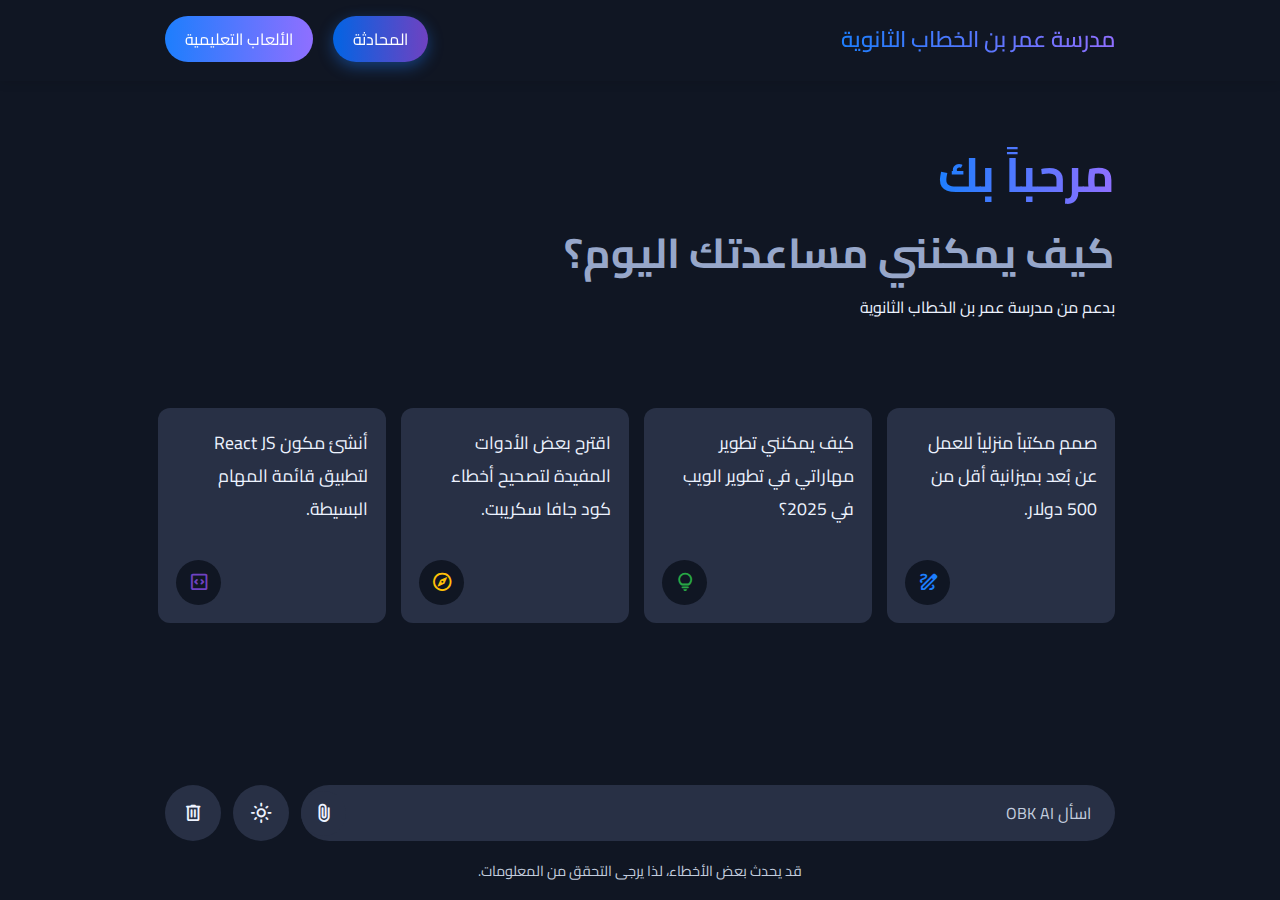
==== index.html @ 4a33bb42 "Add files via upload" ====
<!DOCTYPE html>
<!-- Coding By OmarAi -->
<html lang="en">
  <head>
    <meta charset="UTF-8" />
    <meta name="viewport" content="width=device-width, initial-scale=1.0" />
    <title>روبوت المحادثة الذكي | OBK AI</title>
    <!-- Linking Google Fonts For Icons -->
    <link rel="stylesheet" href="https://fonts.googleapis.com/css2?family=Material+Symbols+Rounded:opsz,wght,FILL,GRAD@32,400,0,0" />
    <link rel="stylesheet" href="style.css" />
  </head>
  <body>
    <!-- Navigation Bar -->
    <nav class="navbar">
      <div class="nav-content">
        <a href="index.html" class="logo">مدرسة عمر بن الخطاب الثانوية</a>
        <div class="nav-links">
          <a href="index.html" class="nav-btn active">المحادثة</a>
          <a href="game.html" class="nav-btn">الألعاب التعليمية</a>
        </div>
      </div>
      <div class="nav-progress-bar"></div>
    </nav>
    
    <div class="container">
      <!-- App Header -->
      <header class="app-header">
        <h1 class="heading">مرحباً بك</h1>
        <h4 class="sub-heading">كيف يمكنني مساعدتك اليوم؟</h4>
        <p class="powered-by">بدعم من مدرسة عمر بن الخطاب الثانوية</p>
      </header>
      <!-- Suggestions List -->
      <ul class="suggestions">
        <li class="suggestions-item">
          <p class="text">صمم مكتباً منزلياً للعمل عن بُعد بميزانية أقل من 500 دولار.</p>
          <span class="icon material-symbols-rounded">draw</span>
        </li>
        <li class="suggestions-item">
          <p class="text">كيف يمكنني تطوير مهاراتي في تطوير الويب في 2025؟</p>
          <span class="icon material-symbols-rounded">lightbulb</span>
        </li>
        <li class="suggestions-item">
          <p class="text">اقترح بعض الأدوات المفيدة لتصحيح أخطاء كود جافا سكريبت.</p>
          <span class="icon material-symbols-rounded">explore</span>
        </li>
        <li class="suggestions-item">
          <p class="text">أنشئ مكون React JS لتطبيق قائمة المهام البسيطة.</p>
          <span class="icon material-symbols-rounded">code_blocks</span>
        </li>
      </ul>
      <!-- Chats -->
      <div class="chats-container"></div>
      <!-- Prompt Input -->
      <div class="prompt-container">
        <div class="prompt-wrapper">
          <form action="#" class="prompt-form">
            <input type="text" placeholder="اسأل OBK AI" class="prompt-input" required />
            <div class="prompt-actions">
              <!-- File Upload Wrapper -->
              <div class="file-upload-wrapper">
                <img src="#" class="file-preview" />
                <input id="file-input" type="file" accept="image/*, .pdf, .txt, .csv" hidden />
                <button type="button" class="file-icon material-symbols-rounded">description</button>
                <button id="cancel-file-btn" type="button" class="material-symbols-rounded">close</button>
                <button id="add-file-btn" type="button" class="material-symbols-rounded">attach_file</button>
              </div>
              <!-- Send Prompt and Stop Response Buttons -->
              <button id="stop-response-btn" type="button" class="material-symbols-rounded">stop_circle</button>
              <button id="send-prompt-btn" class="material-symbols-rounded">arrow_upward</button>
            </div>
          </form>
          <!-- Theme and Delete Chats Buttons -->
          <button id="theme-toggle-btn" class="material-symbols-rounded">light_mode</button>
          <button id="delete-chats-btn" class="material-symbols-rounded">delete</button>
        </div>
        <p class="disclaimer-text">قد يحدث بعض الأخطاء، لذا يرجى التحقق من المعلومات.</p>
      </div>
    </div>
    <script src="script.js"></script>
  </body>
</html>
---- style.css ----
/* Import Google Font - Cairo */
@import url('https://fonts.googleapis.com/css2?family=Cairo:wght@400;500;600&display=swap');
* {
  margin: 0;
  padding: 0;
  box-sizing: border-box;
  font-family: "Cairo", sans-serif;
  direction: rtl;
}
:root {
  /* Dark theme colors */
  --text-color: #edf3ff;
  --subheading-color: #97a7ca;
  --placeholder-color: #c3cdde;
  --primary-color: #101623;
  --secondary-color: #283045;
  --secondary-hover-color: #333e58;
  --scrollbar-color: #626a7f;
}
body.light-theme {
  /* Light theme colors */
  --text-color: #090c13;
  --subheading-color: #7b8cae;
  --placeholder-color: #606982;
  --primary-color: #f3f7ff;
  --secondary-color: #dce6f9;
  --secondary-hover-color: #d2ddf2;
  --scrollbar-color: #a2aac2;
}
body {
  color: var(--text-color);
  background: var(--primary-color);
}
.container {
  overflow-y: auto;
  padding: 32px 0 60px;
  height: calc(100vh - 127px);
  scrollbar-color: var(--scrollbar-color) transparent;
  margin-top: 70px;
  height: calc(100vh - 197px);
}
.container :where(.app-header, .suggestions, .message, .prompt-wrapper) {
  position: relative;
  margin: 0 auto;
  width: 100%;
  padding: 0 20px;
  max-width: 990px;
}
.container .app-header {
  margin-top: 3vh;
}
.app-header .heading {
  width: fit-content;
  font-size: 3rem;
  background: linear-gradient(to right, #1d7efd, #8f6fff);
  -webkit-background-clip: text;
  -webkit-text-fill-color: transparent;
}
.app-header .sub-heading {
  font-size: 2.6rem;
  margin-top: -5px;
  color: var(--subheading-color);
}
.container .suggestions {
  width: 100%;
  list-style: none;
  display: flex;
  gap: 15px;
  margin-top: 9.5vh;
  overflow-x: auto;
  scroll-snap-type: x mandatory;
  scrollbar-width: none;
}
body.chats-active .container :where(.app-header, .suggestions) {
  display: none;
}
.suggestions .suggestions-item {
  cursor: pointer;
  padding: 18px;
  width: 228px;
  flex-shrink: 0;
  display: flex;
  scroll-snap-align: center;
  flex-direction: column;
  align-items: flex-end;
  border-radius: 12px;
  justify-content: space-between;
  background: var(--secondary-color);
  transition: 0.3s ease;
}
.suggestions .suggestions-item:hover {
  background: var(--secondary-hover-color);
}
.suggestions .suggestions-item .text {
  font-size: 1.1rem;
}
.suggestions .suggestions-item .icon {
  width: 45px;
  height: 45px;
  display: flex;
  font-size: 1.4rem;
  margin-top: 35px;
  align-self: flex-end;
  align-items: center;
  border-radius: 50%;
  justify-content: center;
  color: #1d7efd;
  background: var(--primary-color);
}
.suggestions .suggestions-item:nth-child(2) .icon {
  color: #28a745;
}
.suggestions .suggestions-item:nth-child(3) .icon {
  color: #ffc107;
}
.suggestions .suggestions-item:nth-child(4) .icon {
  color: #6f42c1;
}
.container .chats-container {
  display: flex;
  gap: 20px;
  flex-direction: column;
}
.chats-container .message {
  display: flex;
  gap: 11px;
  align-items: center;
}
.chats-container .message .avatar {
  width: 43px;
  height: 43px;
  flex-shrink: 0;
  align-self: flex-start;
  border-radius: 50%;
  padding: 6px;
  margin-right: -7px;
  background: var(--secondary-color);
  border: 1px solid var(--secondary-hover-color);
}
.chats-container .message.loading .avatar {
  animation: rotate 3s linear infinite;
}
@keyframes rotate {
  100% {
    transform: rotate(360deg);
  }
}
.chats-container .message .message-text {
  padding: 3px 16px;
  word-wrap: break-word;
  white-space: pre-line;
}
.chats-container .bot-message {
  margin: 9px auto;
}
.chats-container .user-message {
  flex-direction: column;
  align-items: flex-end;
}
.chats-container .user-message .message-text {
  padding: 12px 16px;
  max-width: 75%;
  background: var(--secondary-color);
  border-radius: 13px 13px 3px 13px;
}
.chats-container .user-message .img-attachment {
  margin-top: -7px;
  width: 50%;
  border-radius: 13px 3px 13px 13px;
}
.chats-container .user-message .file-attachment {
  display: flex;
  gap: 6px;
  align-items: center;
  padding: 10px;
  margin-top: -7px;
  border-radius: 13px 3px 13px 13px;
  background: var(--secondary-color);
}
.chats-container .user-message .file-attachment span {
  color: #1d7efd;
}
.container .prompt-container {
  position: fixed;
  width: 100%;
  left: 0;
  bottom: 0;
  padding: 16px 0;
  background: var(--primary-color);
}
.prompt-container :where(.prompt-wrapper, .prompt-form, .prompt-actions) {
  display: flex;
  gap: 12px;
  height: 56px;
  align-items: center;
}
.prompt-container .prompt-form {
  height: 100%;
  width: 100%;
  border-radius: 130px;
  background: var(--secondary-color);
}
.prompt-form .prompt-input {
  width: 100%;
  height: 100%;
  background: none;
  outline: none;
  border: none;
  font-size: 1rem;
  color: var(--text-color);
  padding-right: 24px;
  padding-left: 0;
  text-align: right;
}
.prompt-form .prompt-input::placeholder {
  color: var(--placeholder-color);
}
.prompt-wrapper button {
  width: 56px;
  height: 100%;
  flex-shrink: 0;
  cursor: pointer;
  border-radius: 50%;
  font-size: 1.4rem;
  border: none;
  color: var(--text-color);
  background: var(--secondary-color);
  transition: 0.3s ease;
}
.prompt-wrapper :is(button:hover, #cancel-file-btn, .file-icon) {
  background: var(--secondary-hover-color);
}
.prompt-form .prompt-actions {
  gap: 5px;
  margin-right: 7px;
}
.prompt-wrapper .prompt-form :where(.file-upload-wrapper, button, img) {
  position: relative;
  height: 45px;
  width: 45px;
}
.prompt-form .prompt-actions #send-prompt-btn {
  color: #fff;
  display: none;
  background: #1d7efd;
}
.prompt-form .prompt-input:valid~.prompt-actions #send-prompt-btn {
  display: block;
}
.prompt-form #send-prompt-btn:hover {
  background: #0264e3;
}
.prompt-form .file-upload-wrapper :where(button, img) {
  display: none;
  border-radius: 50%;
  object-fit: cover;
  position: absolute;
}
.prompt-form .file-upload-wrapper.active #add-file-btn {
  display: none;
}
.prompt-form .file-upload-wrapper #add-file-btn,
.prompt-form .file-upload-wrapper.active.img-attached img,
.prompt-form .file-upload-wrapper.active.file-attached .file-icon,
.prompt-form .file-upload-wrapper.active:hover #cancel-file-btn {
  display: block;
}
.prompt-form :is(#stop-response-btn:hover, #cancel-file-btn) {
  color: #d62939;
}
.prompt-wrapper .prompt-form .file-icon {
  color: #1d7efd;
}
.prompt-form #stop-response-btn,
body.bot-responding .prompt-form .file-upload-wrapper {
  display: none;
}
body.bot-responding .prompt-form #stop-response-btn {
  display: block;
}
.prompt-container .disclaimer-text {
  font-size: 0.9rem;
  text-align: center;
  padding: 16px 20px 0;
  color: var(--placeholder-color);
}
/* Responsive media query code for small screens */
@media (max-width: 768px) {
  .container {
    padding: 20px 0 100px;
  }
  .app-header :is(.heading, .sub-heading) {
    font-size: 2rem;
    line-height: 1.4;
  }
  .app-header .sub-heading {
    font-size: 1.7rem;
  }
  .container .chats-container {
    gap: 15px;
  }
  .chats-container .bot-message {
    margin: 4px auto;
  }
  .prompt-container :where(.prompt-wrapper, .prompt-form, .prompt-actions) {
    gap: 8px;
    height: 53px;
  }
  .prompt-container button {
    width: 53px;
  }
  .prompt-form :is(.file-upload-wrapper, button, img) {
    height: 42px;
    width: 42px;
  }
  .prompt-form .prompt-input {
    padding-left: 20px;
  }
  .prompt-form .file-upload-wrapper.active #cancel-file-btn {
    opacity: 0;
  }
  .prompt-wrapper.hide-controls :where(#theme-toggle-btn, #delete-chats-btn) {
    display: none;
  }
  .nav-content {
    padding: 0.8rem 20px;
  }
  .logo {
    font-size: 1.1rem;
  }
  .nav-btn {
    padding: 6px 15px;
    font-size: 0.9rem;
  }
}
/* Add these styles at the beginning of your CSS file */
.navbar {
  position: fixed;
  top: 0;
  left: 0;
  width: 100%;
  z-index: 1000;
  background: var(--primary-color);
  box-shadow: 0 2px 10px rgba(0, 0, 0, 0.1);
}

.nav-content {
  max-width: 990px;
  margin: 0 auto;
  padding: 1rem 20px;
  display: flex;
  justify-content: space-between;
  align-items: center;
}

.logo {
  font-size: 1.4rem;
  font-weight: 600;
  color: var(--text-color);
  text-decoration: none;
  background: linear-gradient(to right, #1d7efd, #8f6fff);
  -webkit-background-clip: text;
  -webkit-text-fill-color: transparent;
  transition: transform 0.3s ease;
}

.logo:hover {
  transform: scale(1.05);
}

.nav-links {
  display: flex;
  gap: 20px;
}

.nav-btn {
  padding: 8px 20px;
  border-radius: 50px;
  color: #fff;
  background: linear-gradient(to right, #1d7efd, #8f6fff);
  text-decoration: none;
  transition: all 0.3s ease;
  position: relative;
  overflow: hidden;
}

.nav-btn:hover {
  transform: translateY(-2px);
  box-shadow: 0 5px 15px rgba(29, 126, 253, 0.4);
}

.nav-btn.active {
  background: linear-gradient(to right, #0264e3, #6f42c1);
  box-shadow: 0 5px 15px rgba(29, 126, 253, 0.4);
}

.nav-progress-bar {
  height: 3px;
  width: 0;
  background: linear-gradient(to right, #1d7efd, #8f6fff);
  transition: width 0.3s ease;
}
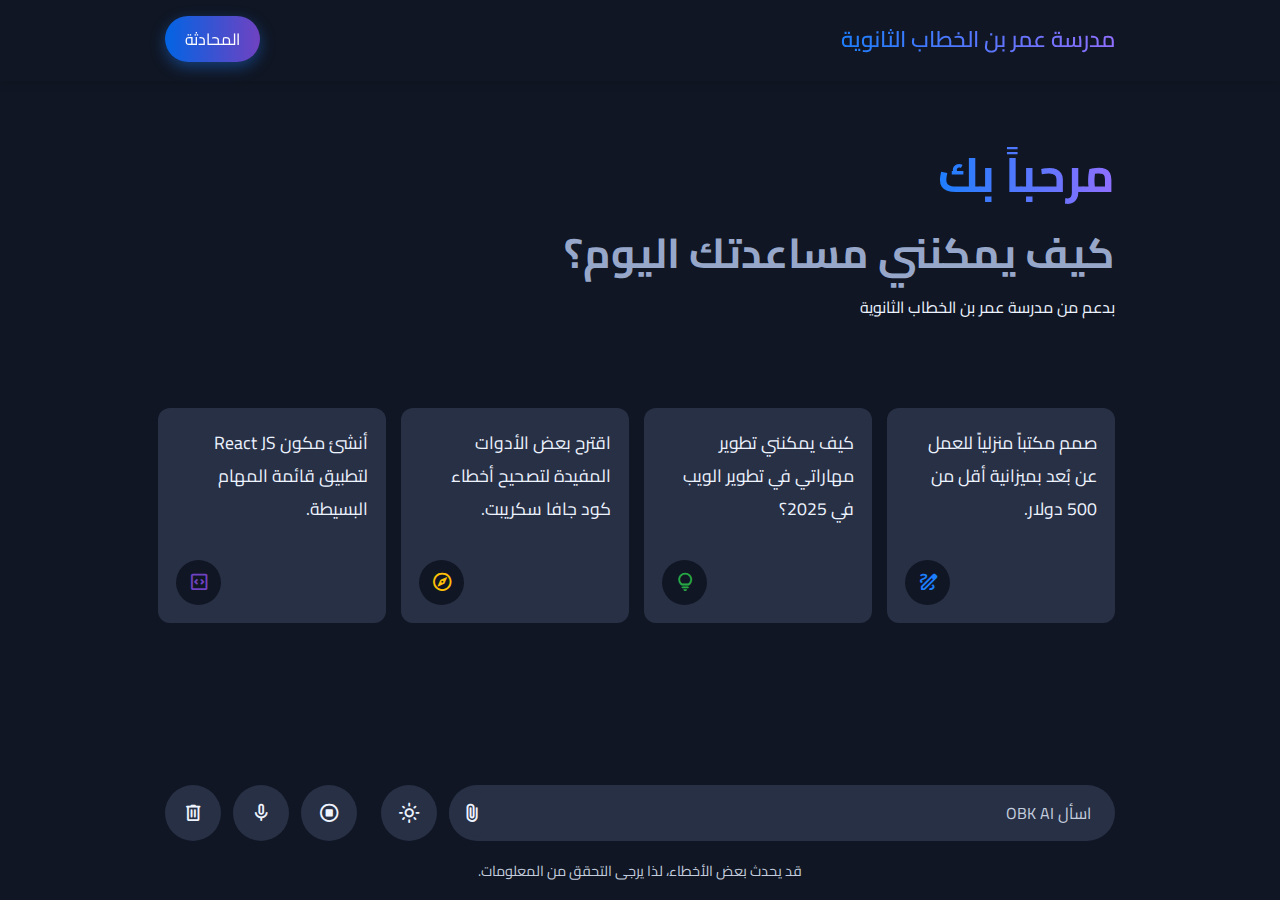
==== commit 0126f123: "Update index.html" ====
--- a/index.html
+++ b/index.html
@@ -16,7 +16,6 @@
         <a href="index.html" class="logo">مدرسة عمر بن الخطاب الثانوية</a>
         <div class="nav-links">
           <a href="index.html" class="nav-btn active">المحادثة</a>
-          <a href="game.html" class="nav-btn">الألعاب التعليمية</a>
         </div>
       </div>
       <div class="nav-progress-bar"></div>
@@ -77,5 +76,43 @@
       </div>
     </div>
     <script src="script.js"></script>
+    <!-- Check if the browser supports the Web Speech API -->
+    <script>
+      if ('webkitSpeechRecognition' in window) {
+        const recognition = new webkitSpeechRecognition();
+        recognition.lang = 'ar-SA'; // Set the language to Arabic
+        recognition.continuous = false; // Stop automatically after a single recognition
+        recognition.interimResults = false; // Do not show interim results
+
+        const startMicButton = document.getElementById('start-mic');
+        const transcriptDiv = document.getElementById('transcript');
+
+        startMicButton.addEventListener('click', () => {
+          // Ask for microphone permission
+          recognition.start();
+        });
+
+        recognition.onstart = () => {
+          console.log('Voice recognition started. Try speaking into the microphone.');
+        };
+
+        recognition.onspeechend = () => {
+          console.log('Voice recognition ended.');
+          recognition.stop();
+        };
+
+        recognition.onresult = (event) => {
+          const transcript = event.results[0][0].transcript;
+          console.log('Transcript:', transcript);
+          transcriptDiv.textContent = `You said: ${transcript}`;
+        };
+
+        recognition.onerror = (event) => {
+          console.error('Error occurred in recognition:', event.error);
+        };
+      } else {
+        console.error('Web Speech API is not supported in this browser.');
+      }
+    </script>
   </body>
 </html>
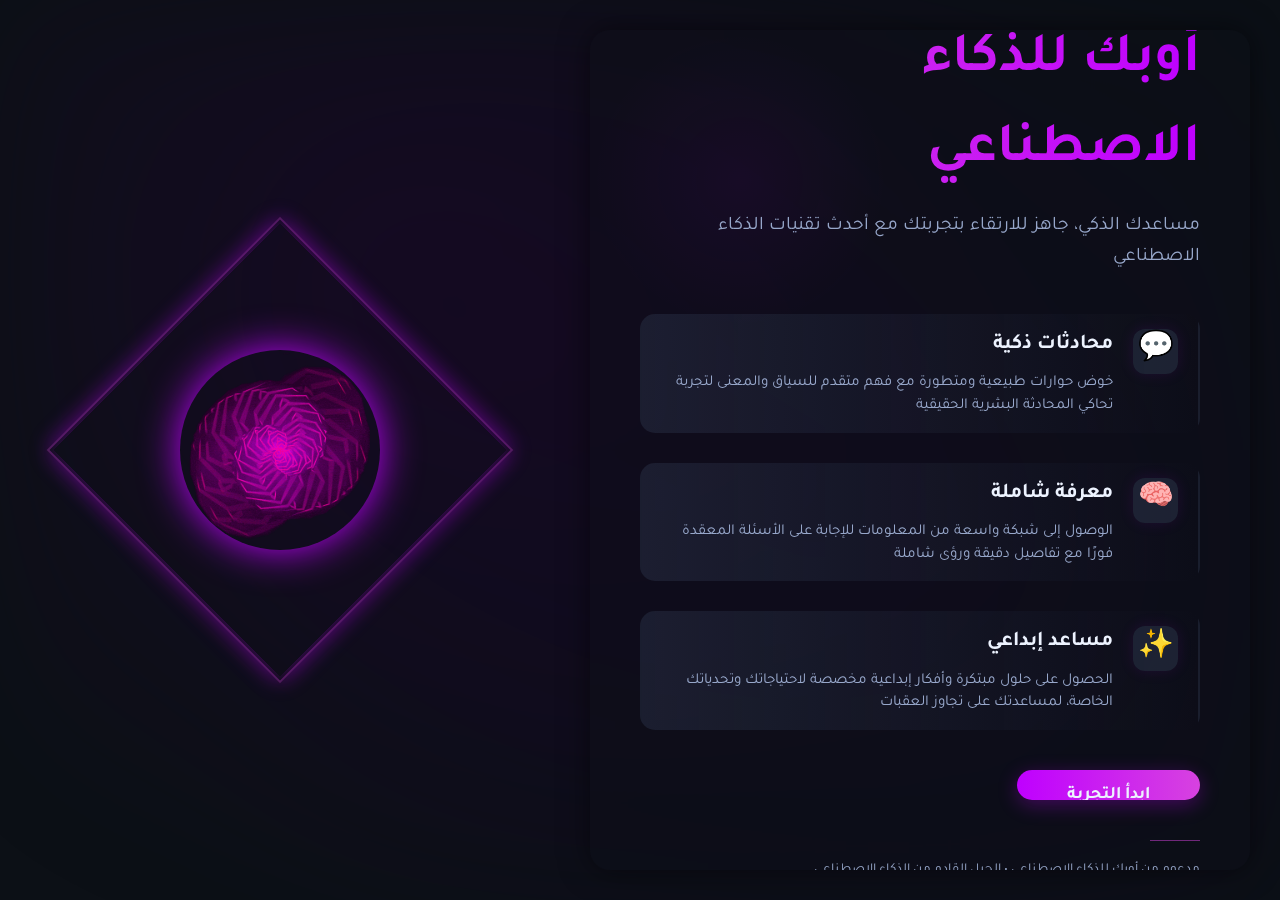
==== commit 4712a68b: "Add files via upload" ====
--- a/index.html
+++ b/index.html
@@ -1,118 +1,808 @@
-<!DOCTYPE html>
-<!-- Coding By OmarAi -->
-<html lang="en">
-  <head>
-    <meta charset="UTF-8" />
-    <meta name="viewport" content="width=device-width, initial-scale=1.0" />
-    <title>روبوت المحادثة الذكي | OBK AI</title>
-    <!-- Linking Google Fonts For Icons -->
-    <link rel="stylesheet" href="https://fonts.googleapis.com/css2?family=Material+Symbols+Rounded:opsz,wght,FILL,GRAD@32,400,0,0" />
-    <link rel="stylesheet" href="style.css" />
-  </head>
-  <body>
-    <!-- Navigation Bar -->
-    <nav class="navbar">
-      <div class="nav-content">
-        <a href="index.html" class="logo">مدرسة عمر بن الخطاب الثانوية</a>
-        <div class="nav-links">
-          <a href="index.html" class="nav-btn active">المحادثة</a>
-        </div>
-      </div>
-      <div class="nav-progress-bar"></div>
-    </nav>
-    
-    <div class="container">
-      <!-- App Header -->
-      <header class="app-header">
-        <h1 class="heading">مرحباً بك</h1>
-        <h4 class="sub-heading">كيف يمكنني مساعدتك اليوم؟</h4>
-        <p class="powered-by">بدعم من مدرسة عمر بن الخطاب الثانوية</p>
-      </header>
-      <!-- Suggestions List -->
-      <ul class="suggestions">
-        <li class="suggestions-item">
-          <p class="text">صمم مكتباً منزلياً للعمل عن بُعد بميزانية أقل من 500 دولار.</p>
-          <span class="icon material-symbols-rounded">draw</span>
-        </li>
-        <li class="suggestions-item">
-          <p class="text">كيف يمكنني تطوير مهاراتي في تطوير الويب في 2025؟</p>
-          <span class="icon material-symbols-rounded">lightbulb</span>
-        </li>
-        <li class="suggestions-item">
-          <p class="text">اقترح بعض الأدوات المفيدة لتصحيح أخطاء كود جافا سكريبت.</p>
-          <span class="icon material-symbols-rounded">explore</span>
-        </li>
-        <li class="suggestions-item">
-          <p class="text">أنشئ مكون React JS لتطبيق قائمة المهام البسيطة.</p>
-          <span class="icon material-symbols-rounded">code_blocks</span>
-        </li>
-      </ul>
-      <!-- Chats -->
-      <div class="chats-container"></div>
-      <!-- Prompt Input -->
-      <div class="prompt-container">
-        <div class="prompt-wrapper">
-          <form action="#" class="prompt-form">
-            <input type="text" placeholder="اسأل OBK AI" class="prompt-input" required />
-            <div class="prompt-actions">
-              <!-- File Upload Wrapper -->
-              <div class="file-upload-wrapper">
-                <img src="#" class="file-preview" />
-                <input id="file-input" type="file" accept="image/*, .pdf, .txt, .csv" hidden />
-                <button type="button" class="file-icon material-symbols-rounded">description</button>
-                <button id="cancel-file-btn" type="button" class="material-symbols-rounded">close</button>
-                <button id="add-file-btn" type="button" class="material-symbols-rounded">attach_file</button>
-              </div>
-              <!-- Send Prompt and Stop Response Buttons -->
-              <button id="stop-response-btn" type="button" class="material-symbols-rounded">stop_circle</button>
-              <button id="send-prompt-btn" class="material-symbols-rounded">arrow_upward</button>
-            </div>
-          </form>
-          <!-- Theme and Delete Chats Buttons -->
-          <button id="theme-toggle-btn" class="material-symbols-rounded">light_mode</button>
-          <button id="delete-chats-btn" class="material-symbols-rounded">delete</button>
-        </div>
-        <p class="disclaimer-text">قد يحدث بعض الأخطاء، لذا يرجى التحقق من المعلومات.</p>
-      </div>
-    </div>
-    <script src="script.js"></script>
-    <!-- Check if the browser supports the Web Speech API -->
-    <script>
-      if ('webkitSpeechRecognition' in window) {
-        const recognition = new webkitSpeechRecognition();
-        recognition.lang = 'ar-SA'; // Set the language to Arabic
-        recognition.continuous = false; // Stop automatically after a single recognition
-        recognition.interimResults = false; // Do not show interim results
-
-        const startMicButton = document.getElementById('start-mic');
-        const transcriptDiv = document.getElementById('transcript');
-
-        startMicButton.addEventListener('click', () => {
-          // Ask for microphone permission
-          recognition.start();
-        });
-
-        recognition.onstart = () => {
-          console.log('Voice recognition started. Try speaking into the microphone.');
-        };
-
-        recognition.onspeechend = () => {
-          console.log('Voice recognition ended.');
-          recognition.stop();
-        };
-
-        recognition.onresult = (event) => {
-          const transcript = event.results[0][0].transcript;
-          console.log('Transcript:', transcript);
-          transcriptDiv.textContent = `You said: ${transcript}`;
-        };
-
-        recognition.onerror = (event) => {
-          console.error('Error occurred in recognition:', event.error);
-        };
-      } else {
-        console.error('Web Speech API is not supported in this browser.');
-      }
-    </script>
-  </body>
-</html>
+<!DOCTYPE html>
+<html lang="ar">
+  <head>
+    <meta charset="UTF-8">
+    <meta name="viewport" content="width=device-width, initial-scale=1.0">
+    <title>مرحبًا بك في أوبك للذكاء الاصطناعي</title>
+    <!-- Arabic font support with Tajawal -->
+    <link rel="preconnect" href="https://fonts.googleapis.com">
+    <link rel="preconnect" href="https://fonts.gstatic.com" crossorigin>
+    <link href="https://fonts.googleapis.com/css2?family=Tajawal:wght@300;400;500;700&display=swap" rel="stylesheet">
+    <style>
+        :root {
+            /* Dark theme colors */
+            --text-color: #edf3ff;
+            --subheading-color: #97a7ca;
+            --placeholder-color: #c3cdde;
+            --primary-color: #0c1016;
+            --secondary-color: #283045;
+            --secondary-hover-color: #333e58;
+            --scrollbar-color: #626a7f;
+            --accent-color: #bf00ff;
+            --accent-glow: #d742e0;
+        }
+
+        * {
+            margin: 0;
+            padding: 0;
+            box-sizing: border-box;
+            font-family: 'Tajawal', sans-serif;
+        }
+
+        body {
+            direction: rtl;
+            text-align: right;
+            line-height: 1.6;
+            background-color: var(--primary-color);
+            color: var(--text-color);
+            min-height: 100vh;
+            overflow-x: hidden;
+            position: relative;
+            display: flex;
+            justify-content: center;
+            align-items: center;
+        }
+
+        /* Main layout container */
+        .container {
+            display: flex;
+            flex-direction: row-reverse; /* Reversed for Arabic */
+            width: 100%;
+            max-width: 1920px; /* Updated to support 1920 width */
+            min-height: 80vh;
+            height: 1080px; /* Fixed height for 1080p */
+            margin: 0 auto; /* Center the container */
+            position: relative;
+        }
+
+        /* Visual side with animation */
+        .visual-side {
+            flex: 1;
+            position: relative;
+            display: flex;
+            align-items: center;
+            justify-content: center;
+            z-index: 1;
+        }
+
+        /* Diamond frame */
+        .diamond-frame {
+            position: relative;
+            width: 320px;
+            height: 320px;
+            transform: rotate(45deg);
+        }
+
+        /* Animated neon diamond */
+        .neon-diamond {
+            position: absolute;
+            top: 0;
+            left: 0;
+            width: 100%;
+            height: 100%;
+            box-shadow: 0 0 25px rgba(191, 0, 255, 0.3);
+        }
+
+        /* Neon line animations with smoother transitions */
+        .neon-line {
+            position: absolute;
+            background: linear-gradient(90deg, rgba(215, 66, 224, 0), rgba(215, 66, 224, 1), rgba(215, 66, 224, 0));
+            box-shadow: 0 0 15px var(--accent-glow), 0 0 25px var(--accent-color);
+        }
+
+        /* Horizontal lines */
+        .neon-line-h {
+            height: 2px;
+            width: 0;
+            transform-origin: left;
+        }
+
+        /* Vertical lines */
+        .neon-line-v {
+            width: 2px;
+            height: 0;
+            transform-origin: top;
+        }
+
+        /* Improved animation positions */
+        .neon-line-top {
+            top: 0;
+            left: 0;
+            animation: line-right 3s infinite ease-in-out;
+        }
+
+        .neon-line-right {
+            top: 0;
+            right: 0;
+            animation: line-down 3s infinite ease-in-out;
+            animation-delay: 0.75s;
+        }
+
+        .neon-line-bottom {
+            bottom: 0;
+            right: 0;
+            animation: line-left 3s infinite ease-in-out;
+            animation-delay: 1.5s;
+        }
+
+        .neon-line-left {
+            bottom: 0;
+            left: 0;
+            animation: line-up 3s infinite ease-in-out;
+            animation-delay: 2.25s;
+        }
+
+        /* Smoother line growth animations */
+        @keyframes line-right {
+            0%, 100% { width: 0; opacity: 0; }
+            10% { opacity: 0; }
+            20%, 45% { width: 100%; opacity: 1; }
+            55%, 100% { opacity: 0; }
+        }
+
+        @keyframes line-down {
+            0%, 100% { height: 0; opacity: 0; }
+            10% { opacity: 0; }
+            20%, 45% { height: 100%; opacity: 1; }
+            55%, 100% { opacity: 0; }
+        }
+
+        @keyframes line-left {
+            0%, 100% { width: 0; opacity: 0; }
+            10% { opacity: 0; }
+            20%, 45% { width: 100%; opacity: 1; }
+            55%, 100% { opacity: 0; }
+        }
+
+        @keyframes line-up {
+            0%, 100% { height: 0; opacity: 0; }
+            10% { opacity: 0; }
+            20%, 45% { height: 100%; opacity: 1; }
+            55%, 100% { opacity: 0; }
+        }
+
+        /* Energy sphere */
+        .energy-sphere {
+            position: absolute;
+            top: 50%;
+            left: 50%;
+            width: 200px;
+            height: 200px;
+            border-radius: 50%;
+            transform: translate(-50%, -50%) rotate(-45deg);
+            overflow: hidden;
+            box-shadow: 0 0 40px var(--accent-color);
+            animation: pulse 6s infinite ease-in-out;
+        }
+
+        @keyframes pulse {
+            0%, 100% { box-shadow: 0 0 40px var(--accent-color); }
+            50% { box-shadow: 0 0 60px var(--accent-color); }
+        }
+
+        /* Continuous glow around diamond */
+        .diamond-glow {
+            position: absolute;
+            top: -5px;
+            left: -5px;
+            right: -5px;
+            bottom: -5px;
+            border: 2px solid var(--accent-glow);
+            opacity: 0.3;
+            box-shadow: 0 0 25px var(--accent-color);
+        }
+
+        /* Content side - ENHANCED STYLING */
+        .content-side {
+            flex: 1;
+            padding: 60px 50px;
+            display: flex;
+            flex-direction: column;
+            justify-content: center;
+            position: relative;
+            overflow: hidden;
+            background: rgba(12, 16, 22, 0.4); /* More transparent */
+            backdrop-filter: blur(15px); /* Increased blur */
+            border-radius: 20px;
+            box-shadow: 0 0 30px rgba(0, 0, 0, 0.5);
+            margin: 30px;
+        }
+
+        /* Subtle background effect for content side */
+        .content-side::before {
+            content: '';
+            position: absolute;
+            top: 0;
+            left: 0;
+            width: 300px;
+            height: 300px;
+            background: radial-gradient(circle, rgba(191, 0, 255, 0.1) 0%, transparent 70%);
+            z-index: -1;
+            opacity: 0.5;
+        }
+
+        /* Logo and tagline - ENHANCED */
+        .header {
+            margin-bottom: 40px;
+        }
+
+        .logo {
+            font-size: 3.5rem;
+            font-weight: 700;
+            background: linear-gradient(90deg, var(--accent-glow), var(--accent-color));
+            -webkit-background-clip: text;
+            -webkit-text-fill-color: transparent;
+            background-clip: text;
+            text-fill-color: transparent;
+            margin-bottom: 15px;
+            position: relative;
+            display: inline-block;
+        }
+
+        /* Animated logo line */
+        .logo::after {
+            content: '';
+            position: absolute;
+            bottom: -5px;
+            right: 0;
+            width: 0; /* Start with zero width */
+            height: 3px;
+            background: linear-gradient(90deg, var(--accent-color), var(--accent-glow));
+            border-radius: 10px;
+            animation: logoLineAnim 3s ease-in-out forwards, logoLinePulse 4s 3s infinite alternate;
+        }
+
+        /* Animation for logo line */
+        @keyframes logoLineAnim {
+            0% { width: 0; }
+            100% { width: 80px; }
+        }
+
+        @keyframes logoLinePulse {
+            0% { 
+                opacity: 0.7;
+                box-shadow: 0 0 5px var(--accent-glow);
+                background: linear-gradient(90deg, var(--accent-color), var(--accent-glow));
+            }
+            100% { 
+                opacity: 1;
+                box-shadow: 0 0 15px var(--accent-glow);
+                background: linear-gradient(90deg, var(--accent-glow), var(--accent-color), var(--accent-glow));
+            }
+        }
+
+        .tagline {
+            font-size: 1.2rem;
+            color: var(--subheading-color);
+            font-weight: 400;
+            max-width: 90%;
+            animation: fadeIn 1s ease-in-out 0.5s both;
+        }
+
+        @keyframes fadeIn {
+            from { opacity: 0; transform: translateY(10px); }
+            to { opacity: 1; transform: translateY(0); }
+        }
+
+        /* Features section - ENHANCED */
+        .features {
+            display: flex;
+            flex-direction: column;
+            gap: 30px;
+            margin-bottom: 40px;
+        }
+
+        .feature {
+            display: flex;
+            align-items: flex-start;
+            gap: 20px;
+            padding: 15px 20px;
+            background: linear-gradient(to left, transparent, rgba(40, 48, 69, 0.5));
+            border-radius: 15px;
+            transition: all 0.3s ease;
+            border-right: 2px solid transparent;
+        }
+
+        .feature:hover {
+            background: linear-gradient(to left, transparent, rgba(40, 48, 69, 0.8));
+            border-right: 2px solid var(--accent-glow);
+            transform: translateX(-5px);
+        }
+
+        .feature-icon {
+            font-size: 1.8rem;
+            min-width: 45px;
+            height: 45px;
+            background: rgba(40, 48, 69, 0.6);
+            border-radius: 12px;
+            display: flex;
+            align-items: center;
+            justify-content: center;
+            box-shadow: 0 0 15px rgba(191, 0, 255, 0.1);
+            transition: all 0.3s ease;
+        }
+
+        .feature:hover .feature-icon {
+            box-shadow: 0 0 20px rgba(191, 0, 255, 0.3);
+            transform: scale(1.05);
+        }
+
+        .feature-content {
+            flex: 1;
+        }
+
+        .feature-title {
+            font-size: 1.3rem;
+            margin-bottom: 10px;
+            color: var(--text-color);
+            font-weight: 600;
+        }
+
+        .feature-description {
+            color: var(--subheading-color);
+            line-height: 1.5;
+            font-size: 0.95rem;
+        }
+
+        /* CTA Button - ENHANCED */
+        .cta-button {
+            padding: 15px 50px;
+            background: linear-gradient(90deg, var(--accent-color), var(--accent-glow));
+            color: var(--text-color);
+            border: none;
+            border-radius: 50px;
+            font-size: 1.1rem;
+            font-weight: 600;
+            cursor: pointer;
+            transition: all 0.3s ease;
+            box-shadow: 0 5px 20px rgba(191, 0, 255, 0.3);
+            align-self: flex-start;
+            position: relative;
+            overflow: hidden;
+        }
+
+        .cta-button:hover {
+            transform: translateY(-3px);
+            box-shadow: 0 8px 25px rgba(191, 0, 255, 0.5);
+        }
+
+        .cta-button::after {
+            content: '';
+            position: absolute;
+            top: -50%;
+            left: -50%;
+            width: 200%;
+            height: 200%;
+            background: linear-gradient(transparent, rgba(255, 255, 255, 0.1), transparent);
+            transform: rotate(30deg);
+            transition: all 0.8s ease;
+            opacity: 0;
+        }
+
+        .cta-button:hover::after {
+            opacity: 1;
+            left: 100%;
+        }
+
+        /* Footer - ENHANCED */
+        .footer {
+            margin-top: 40px;
+            color: var(--subheading-color);
+            font-size: 0.85rem;
+            position: relative;
+            padding-top: 20px;
+        }
+
+        .footer::before {
+            content: '';
+            position: absolute;
+            top: 0;
+            right: 0;
+            width: 50px;
+            height: 1px;
+            background: var(--accent-glow);
+            opacity: 0.5;
+        }
+
+        /* IMPROVED MOBILE SUPPORT */
+        @media (max-width: 1024px) {
+            .container {
+                flex-direction: column;
+                min-height: auto;
+                margin: 10px;
+            }
+            
+            .visual-side {
+                padding: 30px 0;
+            }
+            
+            .content-side {
+                padding: 30px 25px;
+            }
+            
+            .header {
+                text-align: center;
+            }
+            
+            .logo::after {
+                right: 50%;
+                transform: translateX(50%);
+                animation: logoLineAnimCenter 3s ease-in-out forwards, logoLinePulse 4s 3s infinite alternate;
+            }
+            
+            @keyframes logoLineAnimCenter {
+                0% { width: 0; }
+                100% { width: 100px; }
+            }
+            
+            .tagline {
+                max-width: 100%;
+                text-align: center;
+            }
+            
+            .feature {
+                padding: 15px;
+            }
+            
+            .cta-button {
+                align-self: center;
+                padding: 12px 40px;
+            }
+            
+            .footer {
+                text-align: center;
+            }
+            
+            .footer::before {
+                right: 50%;
+                transform: translateX(50%);
+                width: 80px;
+            }
+        }
+        
+        @media (max-width: 768px) {
+            body {
+                padding: 15px 0;
+            }
+            
+            .diamond-frame {
+                width: 260px;
+                height: 260px;
+            }
+            
+            .energy-sphere {
+                width: 160px;
+                height: 160px;
+            }
+            
+            .logo {
+                font-size: 2.8rem;
+            }
+            
+            .features {
+                gap: 20px;
+            }
+            
+            .feature {
+                align-items: flex-start;
+            }
+            
+            .feature-icon {
+                margin-top: 5px;
+                min-width: 40px;
+                height: 40px;
+                font-size: 1.5rem;
+            }
+            
+            .feature-title {
+                font-size: 1.2rem;
+            }
+            
+            .feature-description {
+                font-size: 0.9rem;
+            }
+        }
+        
+        @media (max-width: 480px) {
+            .container {
+                margin: 5px;
+            }
+            
+            .diamond-frame {
+                width: 220px;
+                height: 220px;
+            }
+            
+            .energy-sphere {
+                width: 140px;
+                height: 140px;
+            }
+            
+            .logo {
+                font-size: 2.3rem;
+            }
+            
+            .tagline {
+                font-size: 1rem;
+            }
+            
+            .feature {
+                flex-direction: column;
+                align-items: center;
+                text-align: center;
+                padding: 20px 15px;
+            }
+            
+            .feature-icon {
+                margin: 0 0 15px 0;
+                min-width: 50px;
+                height: 50px;
+                font-size: 1.7rem;
+            }
+            
+            .feature-content {
+                text-align: center;
+            }
+            
+            .footer {
+                font-size: 0.8rem;
+            }
+            
+            .cta-button {
+                width: 100%;
+                max-width: 250px;
+                padding: 12px 20px;
+                font-size: 1rem;
+            }
+        }
+        
+        /* Special styles for tiny screens */
+        @media (max-width: 360px) {
+            .diamond-frame {
+                width: 180px;
+                height: 180px;
+            }
+            
+            .energy-sphere {
+                width: 110px;
+                height: 110px;
+            }
+            
+            .logo {
+                font-size: 2rem;
+            }
+            
+            .logo::after {
+                animation: logoLineAnimCenter 3s ease-in-out forwards, logoLinePulse 4s 3s infinite alternate;
+            }
+            
+            @keyframes logoLineAnimCenter {
+                0% { width: 0; }
+                100% { width: 80px; }
+            }
+            
+            .tagline {
+                font-size: 0.9rem;
+            }
+            
+            .feature-title {
+                font-size: 1.1rem;
+            }
+            
+            .feature-description {
+                font-size: 0.85rem;
+            }
+        }
+
+        /* Blurred background effect */
+        body::before {
+            content: '';
+            position: fixed;
+            top: 0;
+            left: 0;
+            width: 100%;
+            height: 100%;
+            background: radial-gradient(circle at 30% 30%, rgba(40, 0, 60, 0.4), transparent 60%),
+                        radial-gradient(circle at 70% 60%, rgba(25, 0, 50, 0.4), transparent 70%);
+            filter: blur(60px);
+            z-index: -2;
+            opacity: 0.8;
+        }
+
+        /* Subtle rain effect */
+        .rain-container {
+            position: fixed;
+            top: 0;
+            left: 0;
+            width: 100%;
+            height: 100%;
+            pointer-events: none;
+            z-index: -1;
+            overflow: hidden;
+        }
+
+        .raindrop {
+            position: absolute;
+  top: -50px;
+  background: linear-gradient(180deg, rgba(138, 43, 226, 0), rgba(138, 43, 226, 0.8));
+  border-radius: 0 0 5px 5px;
+  animation: rain linear infinite;
+  opacity: 0.5;
+  pointer-events: none;
+        }
+
+
+        @keyframes rain {
+  0% {
+    transform: translateY(-50px);
+    opacity: 0;
+  }
+  10% {
+    opacity: 0.5;
+  }
+  90% {
+    opacity: 0.5;
+  }
+  100% {
+    transform: translateY(calc(100vh + 50px));
+    opacity: 0;
+  }
+}
+
+
+        /* Add a subtle overall background blur */
+        body::after {
+            content: '';
+            position: fixed;
+            top: 0;
+            left: 0;
+            width: 100%;
+            height: 100%;
+            backdrop-filter: blur(5px);
+            z-index: -3;
+            pointer-events: none;
+        }
+
+        /* Better adaptive sizing for different resolutions */
+        @media (max-width: 1920px) {
+            .container {
+                height: 100vh;
+                max-height: 1080px;
+            }
+        }
+    </style>
+  </head>
+  <body>
+    <!-- Add this right after the <body> tag, before the container div -->
+    <div class="rain-container" id="rainContainer"></div>
+
+    <!-- Main container -->
+    <div class="container">
+        <!-- Visual side with animations -->
+        <div class="visual-side">
+            <div class="diamond-frame">
+                <!-- Continuous glow effect -->
+                <div class="diamond-glow"></div>
+                
+                <!-- Neon diamond -->
+                <div class="neon-diamond"></div>
+                
+                <!-- Improved animated neon lines -->
+                <div class="neon-line neon-line-h neon-line-top"></div>
+                <div class="neon-line neon-line-v neon-line-right"></div>
+                <div class="neon-line neon-line-h neon-line-bottom"></div>
+                <div class="neon-line neon-line-v neon-line-left"></div>
+                
+                <!-- Energy sphere with GIF -->
+                <div class="energy-sphere">
+                    <img src="5.gif" alt="Energy Sphere" style="width: 100%; height: 100%; object-fit: cover;">
+              </div>
+            </div>
+        </div>
+        
+        <!-- Content side -->
+        <div class="content-side">
+            <!-- Logo and tagline in Arabic -->
+            <div class="header">
+                <h1 class="logo">أوبك للذكاء الاصطناعي</h1>
+                <p class="tagline">مساعدك الذكي، جاهز للارتقاء بتجربتك مع أحدث تقنيات الذكاء الاصطناعي</p>
+            </div>
+            
+            <!-- Feature cards in Arabic -->
+            <div class="features">
+                <div class="feature">
+                    <div class="feature-icon">💬</div>
+                    <div class="feature-content">
+                        <h3 class="feature-title">محادثات ذكية</h3>
+                        <p class="feature-description">خوض حوارات طبيعية ومتطورة مع فهم متقدم للسياق والمعنى لتجربة تحاكي المحادثة البشرية الحقيقية</p>
+      </div>
+    </div>
+                
+                <div class="feature">
+                    <div class="feature-icon">🧠</div>
+                    <div class="feature-content">
+                        <h3 class="feature-title">معرفة شاملة</h3>
+                        <p class="feature-description">الوصول إلى شبكة واسعة من المعلومات للإجابة على الأسئلة المعقدة فورًا مع تفاصيل دقيقة ورؤى شاملة</p>
+                    </div>
+                </div>
+                
+                <div class="feature">
+                    <div class="feature-icon">✨</div>
+                    <div class="feature-content">
+                        <h3 class="feature-title">مساعد إبداعي</h3>
+                        <p class="feature-description">الحصول على حلول مبتكرة وأفكار إبداعية مخصصة لاحتياجاتك وتحدياتك الخاصة، لمساعدتك على تجاوز العقبات</p>
+        </div>
+            </div>
+            </div>
+            
+            <!-- CTA Button in Arabic -->
+            <button class="cta-button" onclick="startChat()">ابدأ التجربة</button>
+            
+            <!-- Footer in Arabic -->
+            <div class="footer">
+                <p>مدعوم من أوبك للذكاء الاصطناعي • الجيل القادم من الذكاء الاصطناعي</p>
+        </div>
+      </div>
+    </div>
+    
+    <script>
+        function startChat() {
+            // Add fade-out class
+            document.body.classList.add('fade-out');
+            
+            // Redirect after animation completes
+            setTimeout(() => {
+                window.location.href = "chat.html";
+            }, 500);
+        }
+        
+        // Create the rain effect
+        function createRain() {
+            const container = document.getElementById('rainContainer');
+            const screenWidth = window.innerWidth;
+            
+            // Not too many raindrops - just enough for subtle effect
+            const raindropsCount = Math.floor(screenWidth / 30);
+            
+            for (let i = 0; i < raindropsCount; i++) {
+                const drop = document.createElement('div');
+                drop.classList.add('raindrop');
+                
+                // Randomize drop properties
+                const size = Math.random() * 1.5 + 0.5;
+                const posX = Math.floor(Math.random() * screenWidth);
+                const delay = Math.random() * 10;
+                const duration = Math.random() * 3 + 5;
+                
+                drop.style.left = posX + 'px';
+                drop.style.width = size + 'px';
+                drop.style.height = Math.floor(Math.random() * 30) + 20 + 'px';
+                drop.style.animationDelay = delay + 's';
+                drop.style.animationDuration = duration + 's';
+                drop.style.opacity = Math.random() * 0.3 + 0.1;
+                
+                // Add event listener to remove the raindrop when animation ends
+                drop.addEventListener('animationiteration', () => {
+                    // Reposition the raindrop at a new X position when it completes an iteration
+                    drop.style.left = Math.floor(Math.random() * screenWidth) + 'px';
+                    // Slightly vary the size and opacity to keep it fresh
+                    drop.style.width = (Math.random() * 1.5 + 0.5) + 'px';
+                    drop.style.opacity = Math.random() * 0.3 + 0.1;
+                });
+                
+                container.appendChild(drop);
+            }
+        }
+        
+        // Initialize rain effect when page loads
+        window.addEventListener('load', createRain);
+        
+        // Recreate rain when window resizes
+        window.addEventListener('resize', () => {
+            const container = document.getElementById('rainContainer');
+            container.innerHTML = '';
+            createRain();
+        });
+    </script>
+  </body>
+</html>